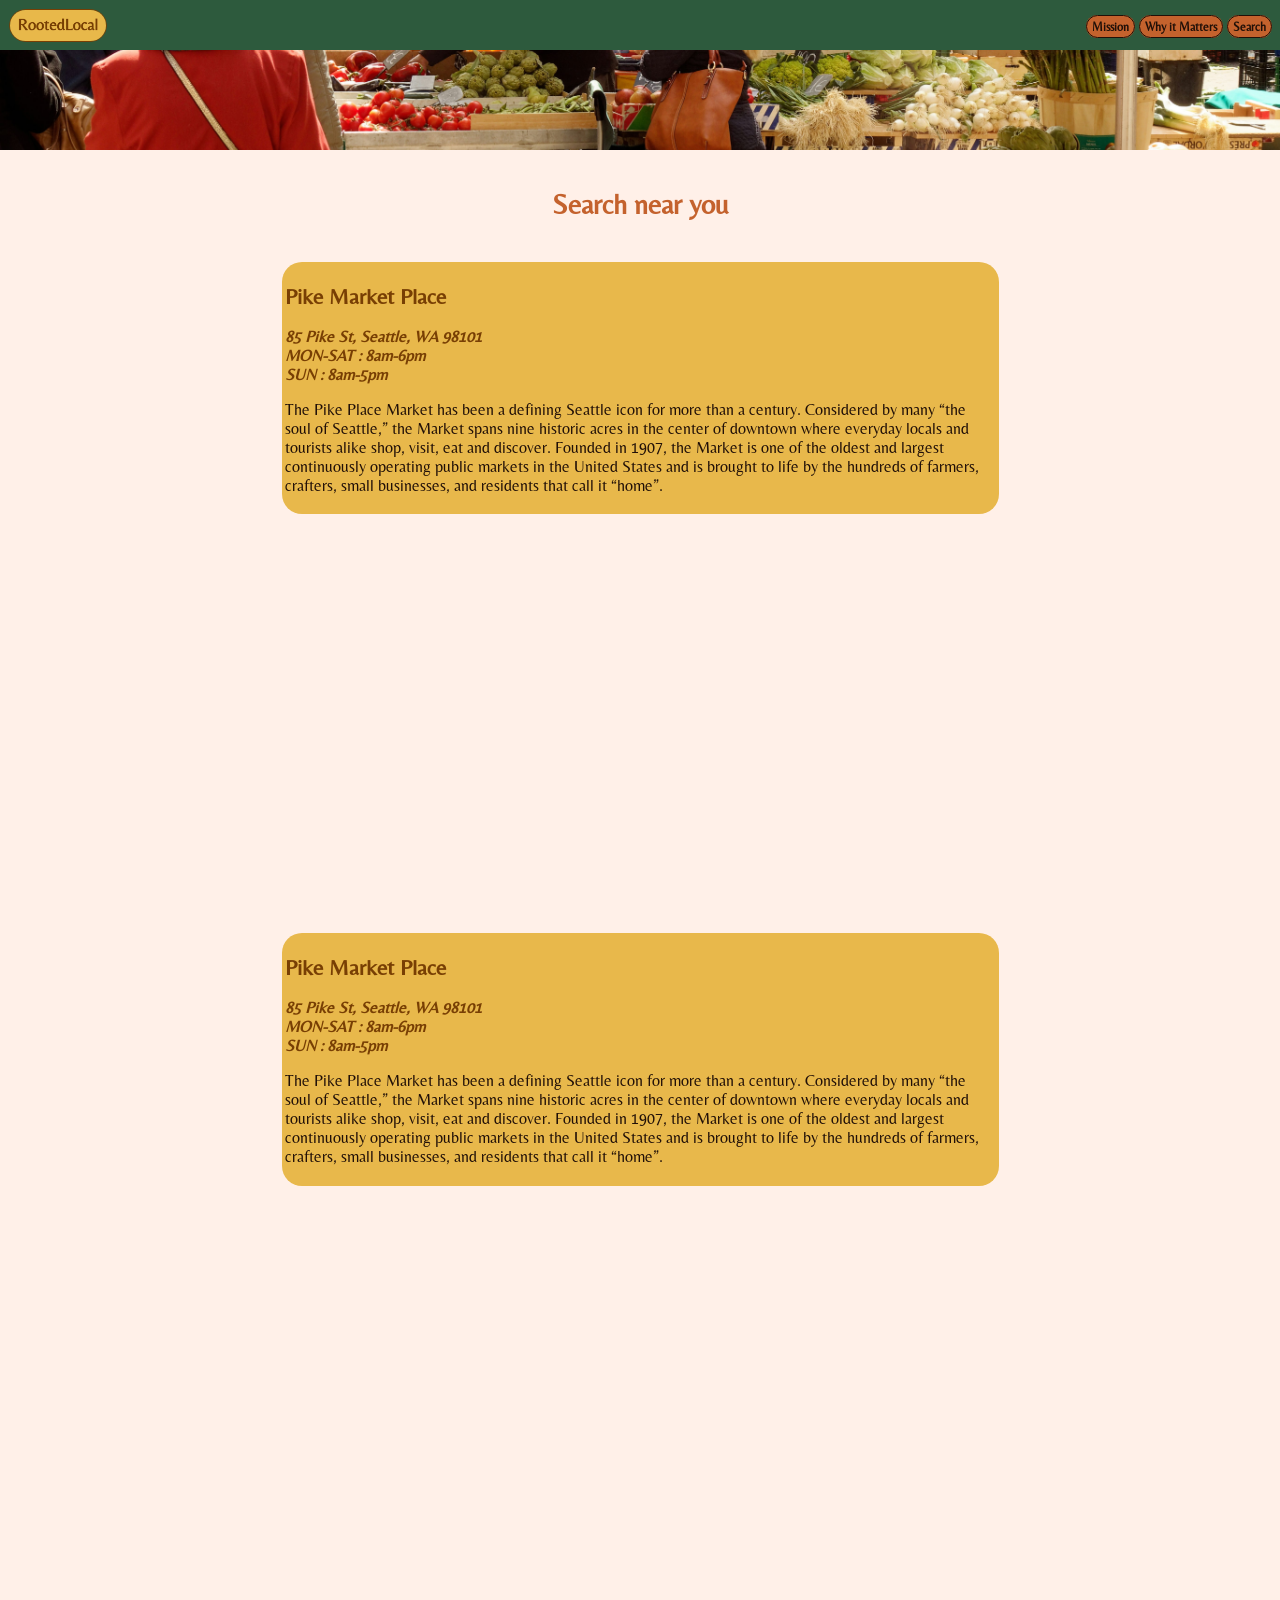
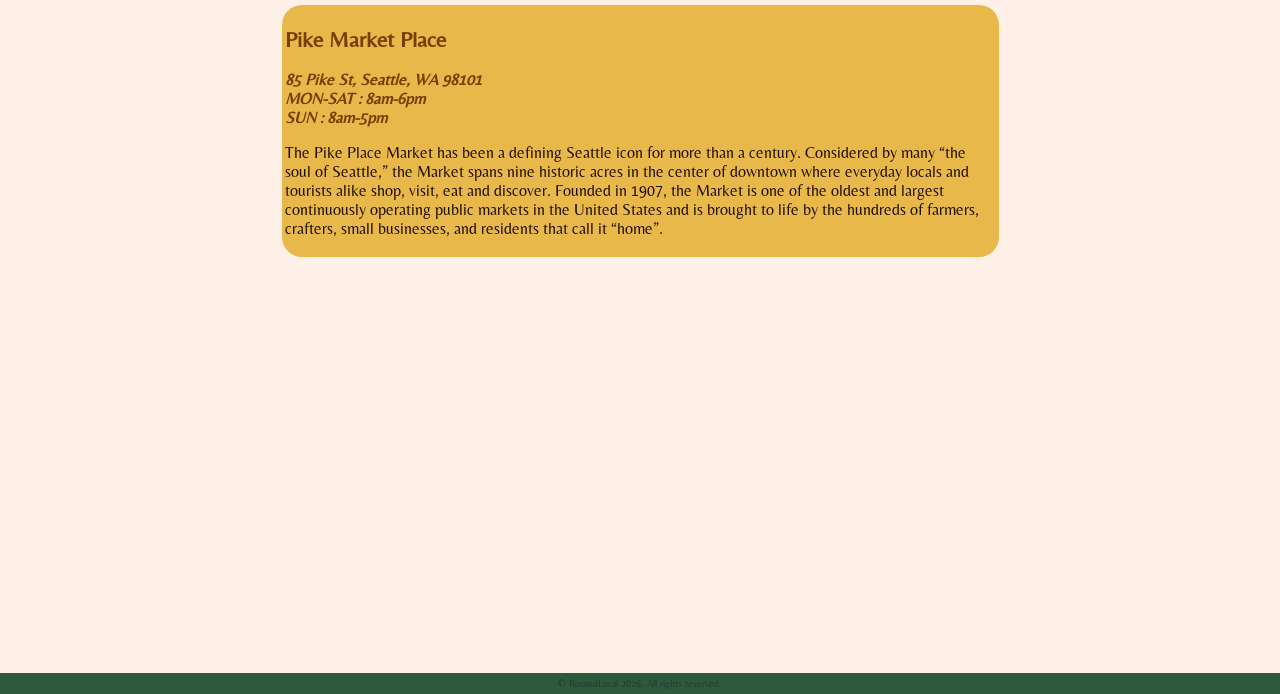
==== search.html @ d6aada6e "all pages complete" ====
<!DOCTYPE html>
<html lang="en">
    <link rel="stylesheet" href="style.css">
    <head>
            <title>RootedLocal Homepage</title>

    <meta charset="UTF-8">
    <meta name="viewport" content="width=device-width, initial-scale=1.0">
    <title>RootedLocal</title>
    <link rel="stylesheet" href="style.css">

    <link rel="preconnect" href="https://fonts.googleapis.com">
    <link rel="preconnect" href="https://fonts.gstatic.com" crossorigin>
    <link href="https://fonts.googleapis.com/css2?family=Belleza&family=DM+Sans:ital,opsz,wght@0,9..40,100..1000;1,9..40,100..1000&display=swap" rel="stylesheet">
</head>

<body>
    <header>
        <nav>

            <a href="index.html">
                <img class="nav-logo" src="images/rooted-local-logo.jpg" alt="rooted local navigation">
            </a>

            <ul class="nav-options">
                <li> <a href="mission.html">Mission</a> </li>
                <li> <a href="matters.html">Why it Matters</a> </li>
                <li> <a href="search.html">Search</a> </li>
            </ul>

        </nav>

    </header>

    <main>
        
        <section class="hero-text">
            <h1>Search near you</h1>
        </section>

        <section class="store-section">
        <div class="store-info content">
           <h2>Pike Market Place</h2>
           <h3>85 Pike St, Seattle, WA 98101</h3>
           <h3>MON-SAT : 8am-6pm</h3>
           <h3>SUN : 8am-5pm</h3>
           <p>The Pike Place Market has been a defining Seattle icon for more than a century. Considered by many “the soul of Seattle,” the Market spans nine historic acres in the center of downtown where everyday locals and tourists alike shop, visit, eat and discover.

            Founded in 1907, the Market is one of the oldest and largest continuously operating public markets in the United States and is brought to life by the hundreds of farmers, crafters, small businesses, and residents that call it “home”.</p>
        </div>

        <div>
            <iframe src="https://www.google.com/maps/embed?pb=!1m23!1m12!1m3!1d43130.00186528012!2d-122.18619885!3d47.497216!2m3!1f0!2f0!3f0!3m2!1i1024!2i768!4f13.1!4m8!3e6!4m0!4m5!1s0x54906bb2f3f5ca3d%3A0x93f18f02f14e0a2c!2sPike%20Place%20Market%2C%2085%20Pike%20St%2C%20Seattle%2C%20WA%2098101!3m2!1d47.6094076!2d-122.3418358!5e0!3m2!1sen!2sus!4v1779819985632!5m2!1sen!2sus" width="368" height="368" style="border:0;" allowfullscreen="" loading="lazy" referrerpolicy="no-referrer-when-downgrade"></iframe>
        </div>
        </section>  

        <section class="store-section">
        <div class="store-info content">
           <h2>Pike Market Place</h2>
           <h3>85 Pike St, Seattle, WA 98101</h3>
           <h3>MON-SAT : 8am-6pm</h3>
           <h3>SUN : 8am-5pm</h3>
           <p>The Pike Place Market has been a defining Seattle icon for more than a century. Considered by many “the soul of Seattle,” the Market spans nine historic acres in the center of downtown where everyday locals and tourists alike shop, visit, eat and discover.

            Founded in 1907, the Market is one of the oldest and largest continuously operating public markets in the United States and is brought to life by the hundreds of farmers, crafters, small businesses, and residents that call it “home”.</p>
        </div>

        <div>
            <iframe src="https://www.google.com/maps/embed?pb=!1m23!1m12!1m3!1d43130.00186528012!2d-122.18619885!3d47.497216!2m3!1f0!2f0!3f0!3m2!1i1024!2i768!4f13.1!4m8!3e6!4m0!4m5!1s0x54906bb2f3f5ca3d%3A0x93f18f02f14e0a2c!2sPike%20Place%20Market%2C%2085%20Pike%20St%2C%20Seattle%2C%20WA%2098101!3m2!1d47.6094076!2d-122.3418358!5e0!3m2!1sen!2sus!4v1779819985632!5m2!1sen!2sus" width="368" height="368" style="border:0;" allowfullscreen="" loading="lazy" referrerpolicy="no-referrer-when-downgrade"></iframe>
        </div>
        </section>
        

        <section class="store-section">
        <div class="store-info content">
           <h2>Pike Market Place</h2>
           <h3>85 Pike St, Seattle, WA 98101</h3>
           <h3>MON-SAT : 8am-6pm</h3>
           <h3>SUN : 8am-5pm</h3>
           <p>The Pike Place Market has been a defining Seattle icon for more than a century. Considered by many “the soul of Seattle,” the Market spans nine historic acres in the center of downtown where everyday locals and tourists alike shop, visit, eat and discover.

            Founded in 1907, the Market is one of the oldest and largest continuously operating public markets in the United States and is brought to life by the hundreds of farmers, crafters, small businesses, and residents that call it “home”.</p>
        </div>

        <div>
            <iframe src="https://www.google.com/maps/embed?pb=!1m23!1m12!1m3!1d43130.00186528012!2d-122.18619885!3d47.497216!2m3!1f0!2f0!3f0!3m2!1i1024!2i768!4f13.1!4m8!3e6!4m0!4m5!1s0x54906bb2f3f5ca3d%3A0x93f18f02f14e0a2c!2sPike%20Place%20Market%2C%2085%20Pike%20St%2C%20Seattle%2C%20WA%2098101!3m2!1d47.6094076!2d-122.3418358!5e0!3m2!1sen!2sus!4v1779819985632!5m2!1sen!2sus" width="368" height="368" style="border:0;" allowfullscreen="" loading="lazy" referrerpolicy="no-referrer-when-downgrade"></iframe>
        </div>
        </section>  

    </main>

    <footer>
        <p>&copy; RootedLocal 2026. All rights reserved.</p>
    </footer>
</body>

</html>
---- style.css ----
body {
    margin: 0;
    box-sizing: border-box;
    background-color: rgba(255, 240, 232, 1);
    font-family: "Belleza", sans-serif;
}

h1, h2, h3, h4, h5, h6 {
    font-family: "Belleza", sans-serif;
}

h1 {
    text-align: center;
    font-size: 28px;
    color: rgba(196, 98, 45, 1);
}

h2 {
    text-align: center;
    font-size: 22px;
    color: rgba(120, 63, 4, 1);
}

h3 {
    font-size: 16px;
    color: rgba(120, 63, 4, 1);
    font-style: italic;
    margin: 0;
}

nav {
    background-color: rgba(45, 90, 61, 1);
    padding: 8.5px;

    display: flex;
    align-items: center;
    position: relative;
}

.nav-logo {
    width: auto;
    height: 31px;
    display: block;
    border-radius: 20px;

    border: solid 0.25px rgba(120, 63, 4, 1);
}


.nav-options {
    display: inline-block;
    list-style-type: none;
    padding: 0;
    margin: 0;
    margin-left: auto;
}

.nav-options > li {
    display: inline-block;
    align-items: center;
}

.nav-options > li > a {
    color: rgb(33, 16, 8);
    text-decoration: none;
    font-size: 12px;
    background-color: rgba(196, 98, 45, 1);
    padding: 3.5px 5px;
    border-radius: 20px;
    font-weight: bold;
    
    border: solid 0.25px rgb(33, 16, 8);
}

.nav-options > li > a:hover {
    text-decoration: underline;
    background-color: rgb(33, 16, 8);
    color: rgba(196, 98, 45, 1);
    cursor: pointer;
}

header {
    background-image: url('images/market-hero-didier-provost.jpg');
    background-color: rgba(255, 240, 232, 1);
    background-size: cover;
    background-position: center;
    background-repeat: no-repeat;
    padding-bottom: 100px;
}    

header > img {
    display: block;
    margin: auto;
    width: 368px;
}

main {
    display: flex;
    flex-wrap: wrap;
    justify-content: center;
    margin: 0 auto;
    max-width: 1280px;
    padding: 0 8.5px;
    
}

.hero-text {
    width: 100%;
    margin: 15px 5px;
}

.content {
    width: 100%;
    max-width: 710px;
    background-color: rgba(232, 184, 75, 1);
    margin: 3.5px 5px;
    padding: 3.5px;
    border-radius: 20px;
    color: rgb(33, 16, 8);
}

.content > img {
    max-width: 100%;
    border-radius: 20px;
}

.store-section {
    display: flex;
    flex-direction: column;
    align-items: center;
    width: 100%;
    max-width: 710px;
    margin-bottom: 40px;
}

.store-info {
    width: 100%;
    max-width: 710px;
}

.store-info h2,
.store-info h3,
.store-info p {
    text-align: left;
}

footer {
    background-color: rgba(45, 90, 61, 1);
    margin: 0;
    padding: 5px;
    color: rgba(30, 61, 47, 1);
    text-align: center;
    font-size: 10px;
}

footer > p {
    margin: 0;
}
---- style.css ----
body {
    margin: 0;
    box-sizing: border-box;
    background-color: rgba(255, 240, 232, 1);
    font-family: "Belleza", sans-serif;
}

h1, h2, h3, h4, h5, h6 {
    font-family: "Belleza", sans-serif;
}

h1 {
    text-align: center;
    font-size: 28px;
    color: rgba(196, 98, 45, 1);
}

h2 {
    text-align: center;
    font-size: 22px;
    color: rgba(120, 63, 4, 1);
}

h3 {
    font-size: 16px;
    color: rgba(120, 63, 4, 1);
    font-style: italic;
    margin: 0;
}

nav {
    background-color: rgba(45, 90, 61, 1);
    padding: 8.5px;

    display: flex;
    align-items: center;
    position: relative;
}

.nav-logo {
    width: auto;
    height: 31px;
    display: block;
    border-radius: 20px;

    border: solid 0.25px rgba(120, 63, 4, 1);
}


.nav-options {
    display: inline-block;
    list-style-type: none;
    padding: 0;
    margin: 0;
    margin-left: auto;
}

.nav-options > li {
    display: inline-block;
    align-items: center;
}

.nav-options > li > a {
    color: rgb(33, 16, 8);
    text-decoration: none;
    font-size: 12px;
    background-color: rgba(196, 98, 45, 1);
    padding: 3.5px 5px;
    border-radius: 20px;
    font-weight: bold;
    
    border: solid 0.25px rgb(33, 16, 8);
}

.nav-options > li > a:hover {
    text-decoration: underline;
    background-color: rgb(33, 16, 8);
    color: rgba(196, 98, 45, 1);
    cursor: pointer;
}

header {
    background-image: url('images/market-hero-didier-provost.jpg');
    background-color: rgba(255, 240, 232, 1);
    background-size: cover;
    background-position: center;
    background-repeat: no-repeat;
    padding-bottom: 100px;
}    

header > img {
    display: block;
    margin: auto;
    width: 368px;
}

main {
    display: flex;
    flex-wrap: wrap;
    justify-content: center;
    margin: 0 auto;
    max-width: 1280px;
    padding: 0 8.5px;
    
}

.hero-text {
    width: 100%;
    margin: 15px 5px;
}

.content {
    width: 100%;
    max-width: 710px;
    background-color: rgba(232, 184, 75, 1);
    margin: 3.5px 5px;
    padding: 3.5px;
    border-radius: 20px;
    color: rgb(33, 16, 8);
}

.content > img {
    max-width: 100%;
    border-radius: 20px;
}

.store-section {
    display: flex;
    flex-direction: column;
    align-items: center;
    width: 100%;
    max-width: 710px;
    margin-bottom: 40px;
}

.store-info {
    width: 100%;
    max-width: 710px;
}

.store-info h2,
.store-info h3,
.store-info p {
    text-align: left;
}

footer {
    background-color: rgba(45, 90, 61, 1);
    margin: 0;
    padding: 5px;
    color: rgba(30, 61, 47, 1);
    text-align: center;
    font-size: 10px;
}

footer > p {
    margin: 0;
}
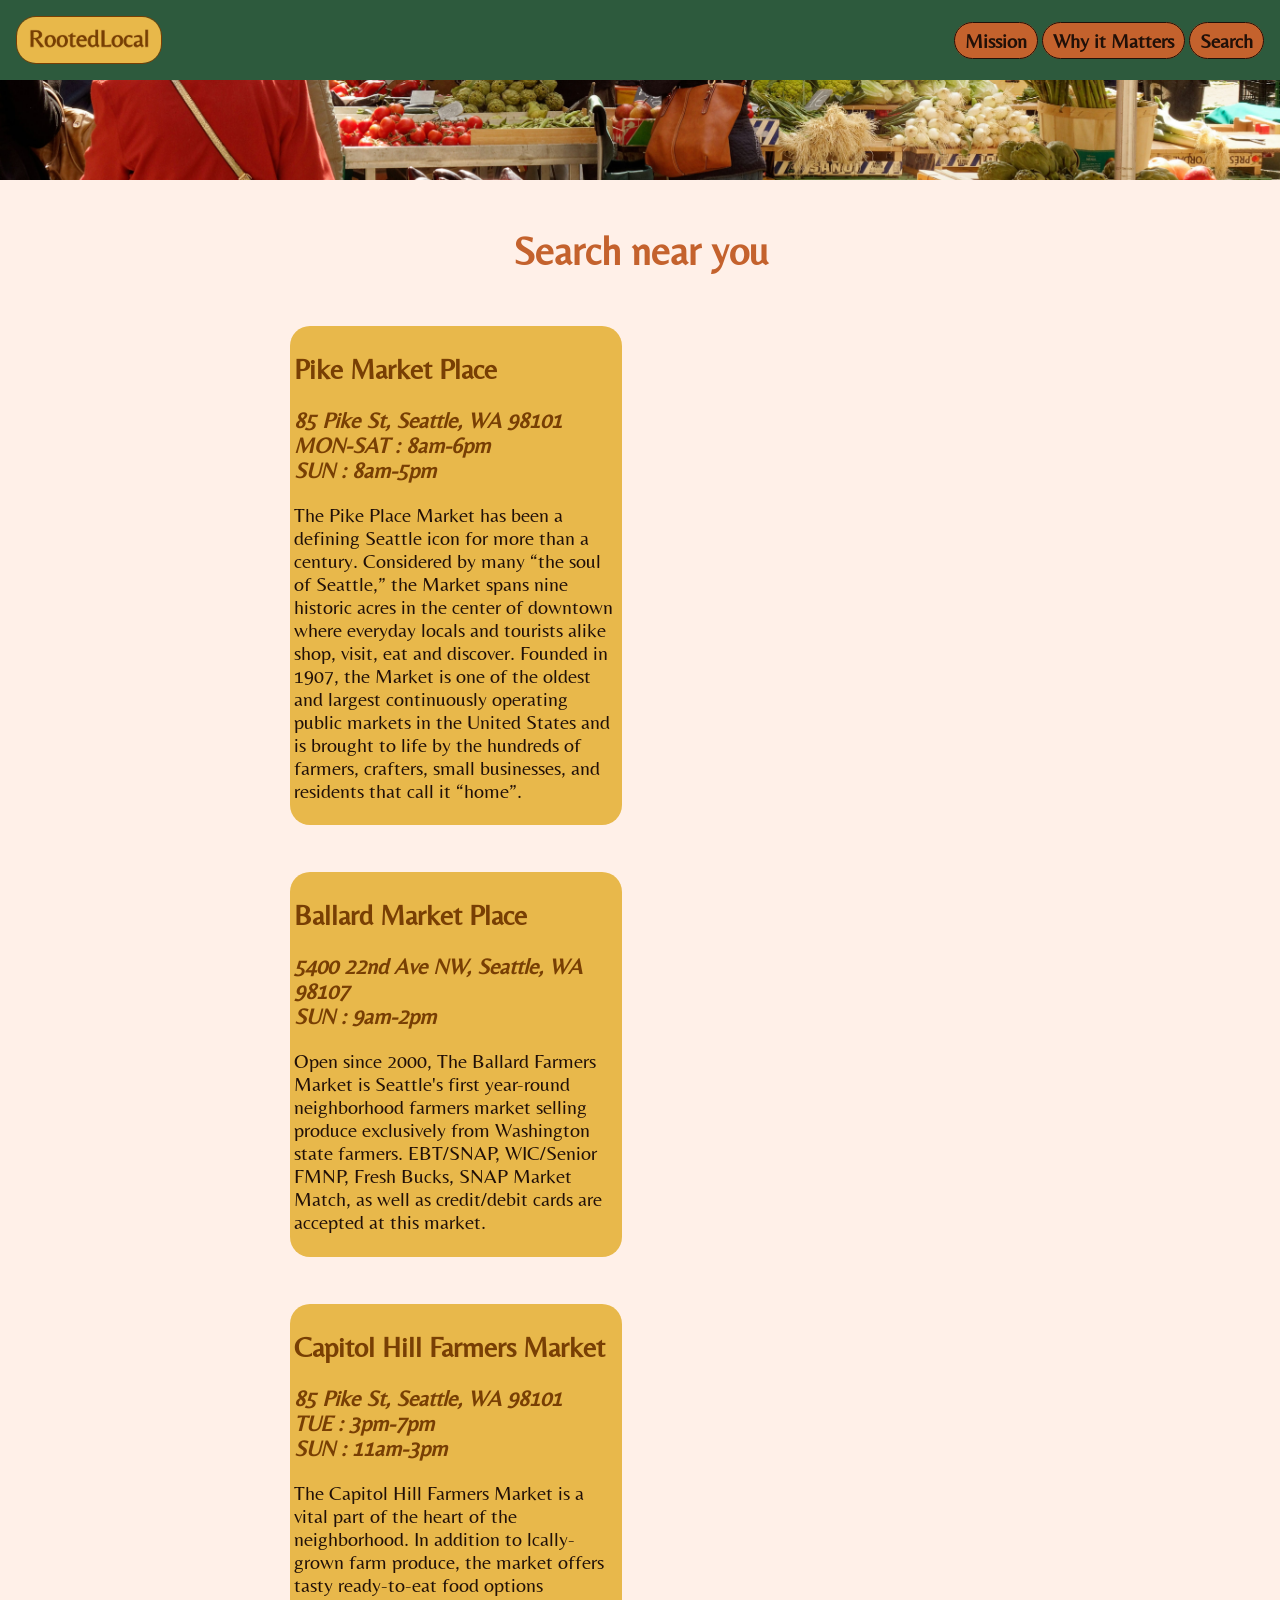
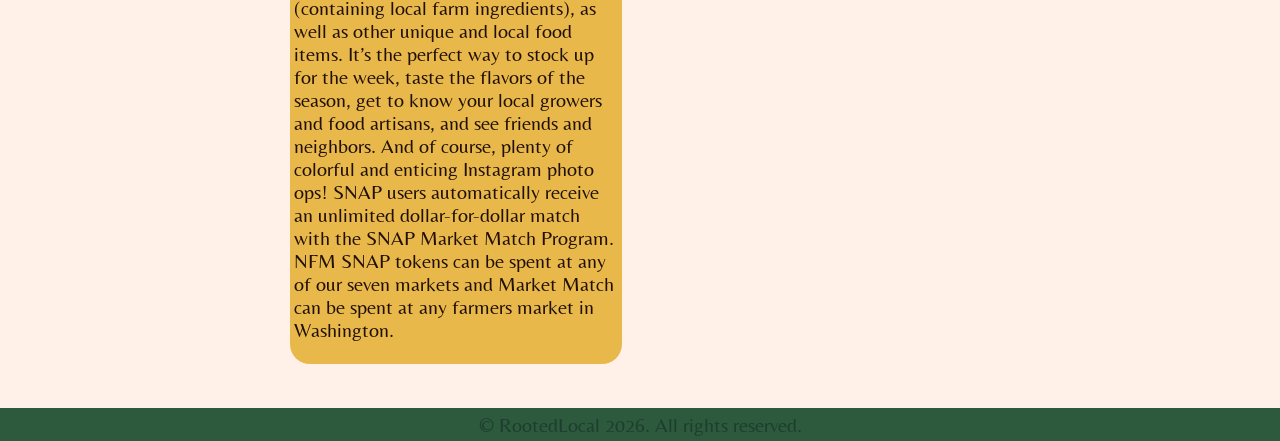
==== commit 13c5cad4: "website code" ====
--- a/search.html
+++ b/search.html
@@ -56,34 +56,33 @@
 
         <section class="store-section">
         <div class="store-info content">
-           <h2>Pike Market Place</h2>
-           <h3>85 Pike St, Seattle, WA 98101</h3>
-           <h3>MON-SAT : 8am-6pm</h3>
-           <h3>SUN : 8am-5pm</h3>
-           <p>The Pike Place Market has been a defining Seattle icon for more than a century. Considered by many “the soul of Seattle,” the Market spans nine historic acres in the center of downtown where everyday locals and tourists alike shop, visit, eat and discover.
+           <h2>Ballard Market Place</h2>
+           <h3>5400 22nd Ave NW, Seattle, WA 98107</h3>
+           <h3>SUN : 9am-2pm</h3>
+           <p>Open since 2000, The Ballard Farmers Market is Seattle's first year-round neighborhood farmers market selling produce exclusively from Washington state farmers. 
 
-            Founded in 1907, the Market is one of the oldest and largest continuously operating public markets in the United States and is brought to life by the hundreds of farmers, crafters, small businesses, and residents that call it “home”.</p>
+            EBT/SNAP, WIC/Senior FMNP, Fresh Bucks, SNAP Market Match, as well as credit/debit cards are accepted at this market.</p>
         </div>
 
         <div>
-            <iframe src="https://www.google.com/maps/embed?pb=!1m23!1m12!1m3!1d43130.00186528012!2d-122.18619885!3d47.497216!2m3!1f0!2f0!3f0!3m2!1i1024!2i768!4f13.1!4m8!3e6!4m0!4m5!1s0x54906bb2f3f5ca3d%3A0x93f18f02f14e0a2c!2sPike%20Place%20Market%2C%2085%20Pike%20St%2C%20Seattle%2C%20WA%2098101!3m2!1d47.6094076!2d-122.3418358!5e0!3m2!1sen!2sus!4v1779819985632!5m2!1sen!2sus" width="368" height="368" style="border:0;" allowfullscreen="" loading="lazy" referrerpolicy="no-referrer-when-downgrade"></iframe>
+            <iframe src="https://www.google.com/maps/embed?pb=!1m18!1m12!1m3!1d2686.87800565406!2d-122.38708762318404!3d47.667366283778726!2m3!1f0!2f0!3f0!3m2!1i1024!2i768!4f13.1!3m3!1m2!1s0x5490145744a22a99%3A0x79dfc58438cab781!2sBallard%20Farmers%20Market!5e0!3m2!1sen!2sus!4v1779838669156!5m2!1sen!2sus" width="368" height="368" style="border:0;" allowfullscreen="" loading="lazy" referrerpolicy="no-referrer-when-downgrade"></iframe>
         </div>
         </section>
         
 
         <section class="store-section">
         <div class="store-info content">
-           <h2>Pike Market Place</h2>
+           <h2>Capitol Hill Farmers Market</h2>
            <h3>85 Pike St, Seattle, WA 98101</h3>
-           <h3>MON-SAT : 8am-6pm</h3>
-           <h3>SUN : 8am-5pm</h3>
-           <p>The Pike Place Market has been a defining Seattle icon for more than a century. Considered by many “the soul of Seattle,” the Market spans nine historic acres in the center of downtown where everyday locals and tourists alike shop, visit, eat and discover.
+           <h3>TUE : 3pm-7pm</h3>
+           <h3>SUN : 11am-3pm</h3>
+           <p>The Capitol Hill Farmers Market is a vital part of the heart of the neighborhood.  In addition to lcally-grown farm produce, the market offers tasty ready-to-eat food options (containing local farm ingredients), as well as other unique and local food items.  It’s the perfect way to stock up for the week, taste the flavors of the season, get to know your local growers and food artisans, and see friends and neighbors.  And of course, plenty of colorful and enticing Instagram photo ops! 
 
-            Founded in 1907, the Market is one of the oldest and largest continuously operating public markets in the United States and is brought to life by the hundreds of farmers, crafters, small businesses, and residents that call it “home”.</p>
+            SNAP users automatically receive an unlimited dollar-for-dollar match with the SNAP Market Match Program. NFM SNAP tokens can be spent at any of our seven markets and Market Match can be spent at any farmers market in Washington.</p>
         </div>
 
         <div>
-            <iframe src="https://www.google.com/maps/embed?pb=!1m23!1m12!1m3!1d43130.00186528012!2d-122.18619885!3d47.497216!2m3!1f0!2f0!3f0!3m2!1i1024!2i768!4f13.1!4m8!3e6!4m0!4m5!1s0x54906bb2f3f5ca3d%3A0x93f18f02f14e0a2c!2sPike%20Place%20Market%2C%2085%20Pike%20St%2C%20Seattle%2C%20WA%2098101!3m2!1d47.6094076!2d-122.3418358!5e0!3m2!1sen!2sus!4v1779819985632!5m2!1sen!2sus" width="368" height="368" style="border:0;" allowfullscreen="" loading="lazy" referrerpolicy="no-referrer-when-downgrade"></iframe>
+            <iframe src="https://www.google.com/maps/embed?pb=!1m18!1m12!1m3!1d2689.377159727472!2d-122.3227557231861!3d47.61879938713452!2m3!1f0!2f0!3f0!3m2!1i1024!2i768!4f13.1!3m3!1m2!1s0x54906acce8ccc269%3A0x54a2f756ed3b794a!2sCapitol%20Hill%20Farmers%20Market!5e0!3m2!1sen!2sus!4v1779838972002!5m2!1sen!2sus" width="368" height="368" style="border:0;" allowfullscreen="" loading="lazy" referrerpolicy="no-referrer-when-downgrade"></iframe>
         </div>
         </section>  
 
--- a/style.css
+++ b/style.css
@@ -157,3 +157,96 @@
     margin: 0;
 }
 
+
+
+@media (min-width: 710px) and (max-width: 1280) {
+    
+main {
+    flex-direction: row;
+    justify-content: center;
+}
+
+.content {
+    max-width: 600px;
+}
+
+.nav-logo {
+    width: auto;
+    height: 46px;
+}
+
+.nav-options > li > a {
+    font-size: 20px;
+    padding: 6px 10px;
+}
+
+
+h1 {
+    font-size: 40px;
+}
+
+h2 {
+    font-size: 28px;
+}
+
+h3 {
+    font-size: 22px;
+}
+
+p {
+    font-size: 20px;
+}
+
+}
+
+
+
+
+
+@media (min-width: 1280px) {
+   
+main {
+    flex-direction: row;
+    justify-content: center;
+}
+
+.content {
+    max-width: 400px;
+}
+
+nav {
+    padding: 16px;
+}
+
+.nav-logo {
+    width: auto;
+    height: 46px;
+}
+
+.nav-options > li > a {
+    font-size: 20px;
+    padding: 6px 10px;
+}
+
+h1 {
+    font-size: 40px;
+}
+
+h2 {
+    font-size: 28px;
+}
+
+h3 {
+    font-size: 22px;
+}
+
+p {
+    font-size: 20px;
+}
+
+.store-section {
+    display: flex;
+    flex-direction: row;
+}
+
+}
--- a/style.css
+++ b/style.css
@@ -157,3 +157,96 @@
     margin: 0;
 }
 
+
+
+@media (min-width: 710px) and (max-width: 1280) {
+    
+main {
+    flex-direction: row;
+    justify-content: center;
+}
+
+.content {
+    max-width: 600px;
+}
+
+.nav-logo {
+    width: auto;
+    height: 46px;
+}
+
+.nav-options > li > a {
+    font-size: 20px;
+    padding: 6px 10px;
+}
+
+
+h1 {
+    font-size: 40px;
+}
+
+h2 {
+    font-size: 28px;
+}
+
+h3 {
+    font-size: 22px;
+}
+
+p {
+    font-size: 20px;
+}
+
+}
+
+
+
+
+
+@media (min-width: 1280px) {
+   
+main {
+    flex-direction: row;
+    justify-content: center;
+}
+
+.content {
+    max-width: 400px;
+}
+
+nav {
+    padding: 16px;
+}
+
+.nav-logo {
+    width: auto;
+    height: 46px;
+}
+
+.nav-options > li > a {
+    font-size: 20px;
+    padding: 6px 10px;
+}
+
+h1 {
+    font-size: 40px;
+}
+
+h2 {
+    font-size: 28px;
+}
+
+h3 {
+    font-size: 22px;
+}
+
+p {
+    font-size: 20px;
+}
+
+.store-section {
+    display: flex;
+    flex-direction: row;
+}
+
+}
